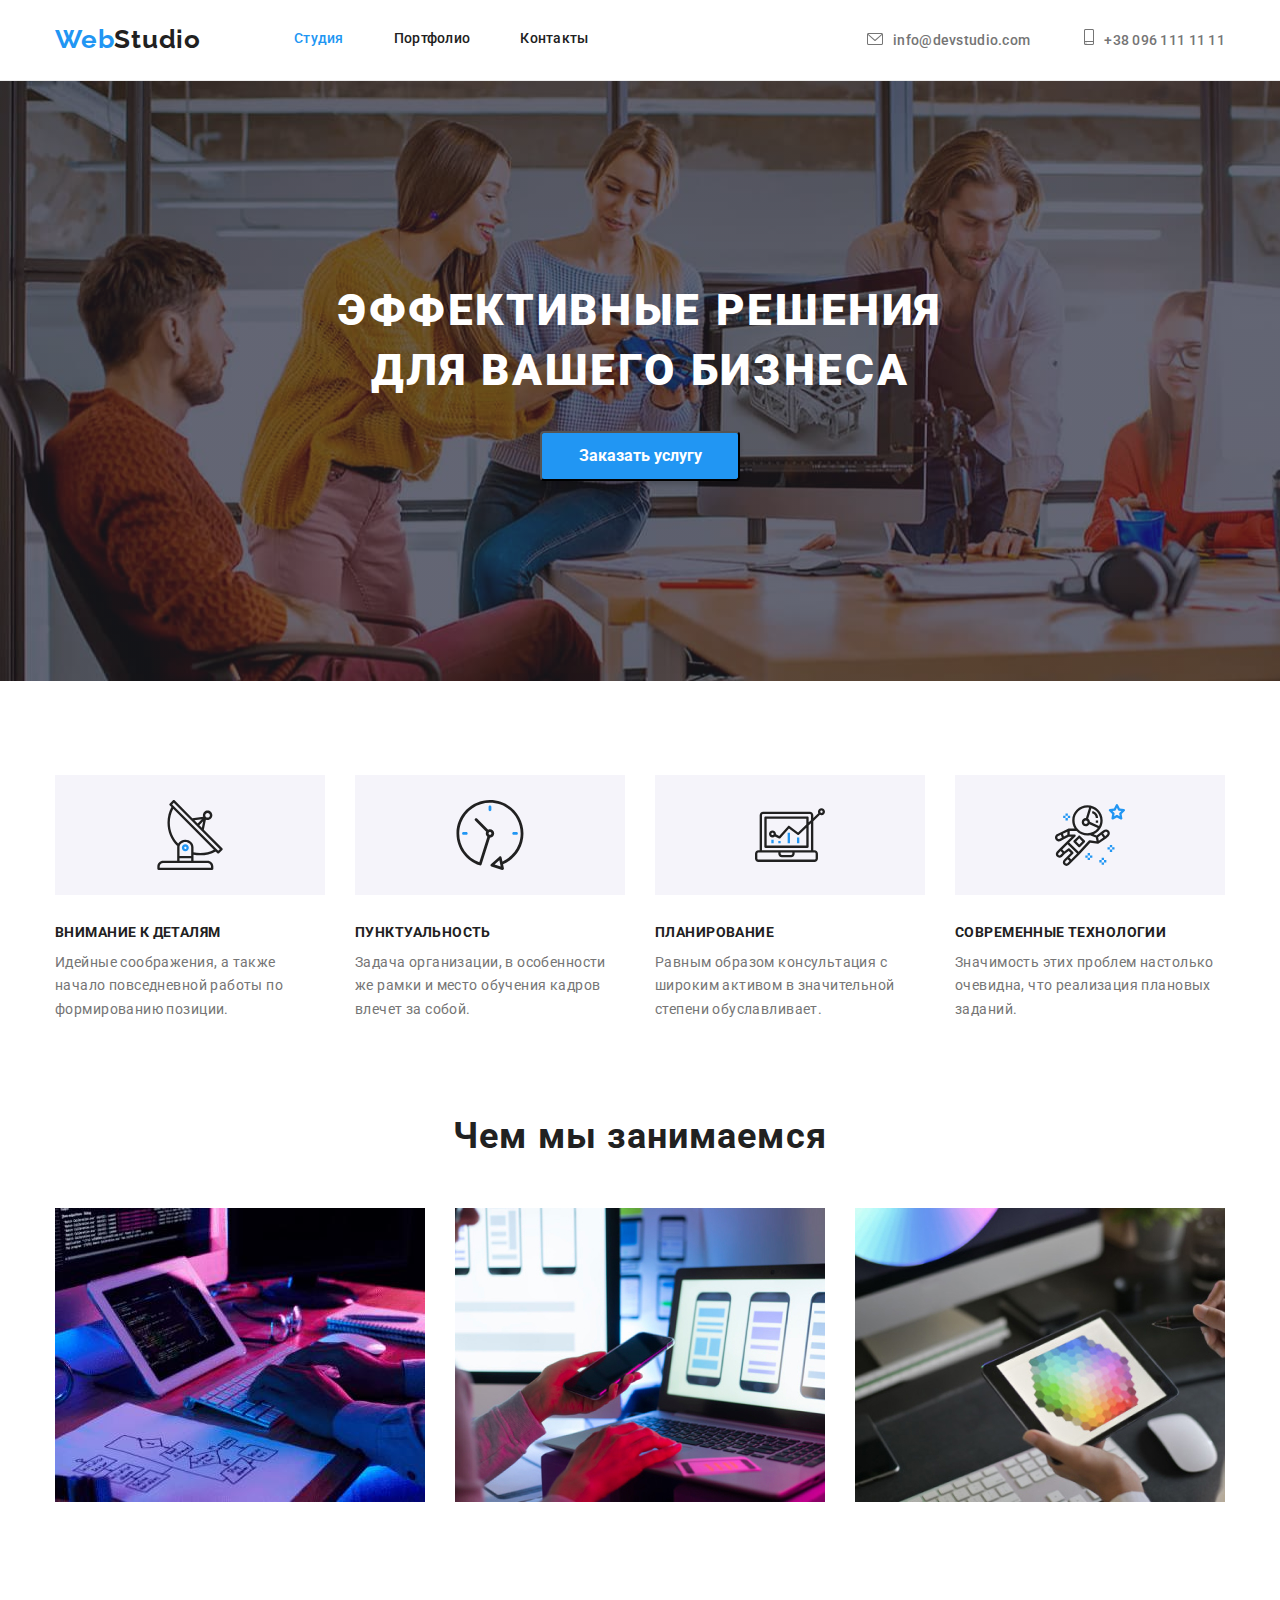
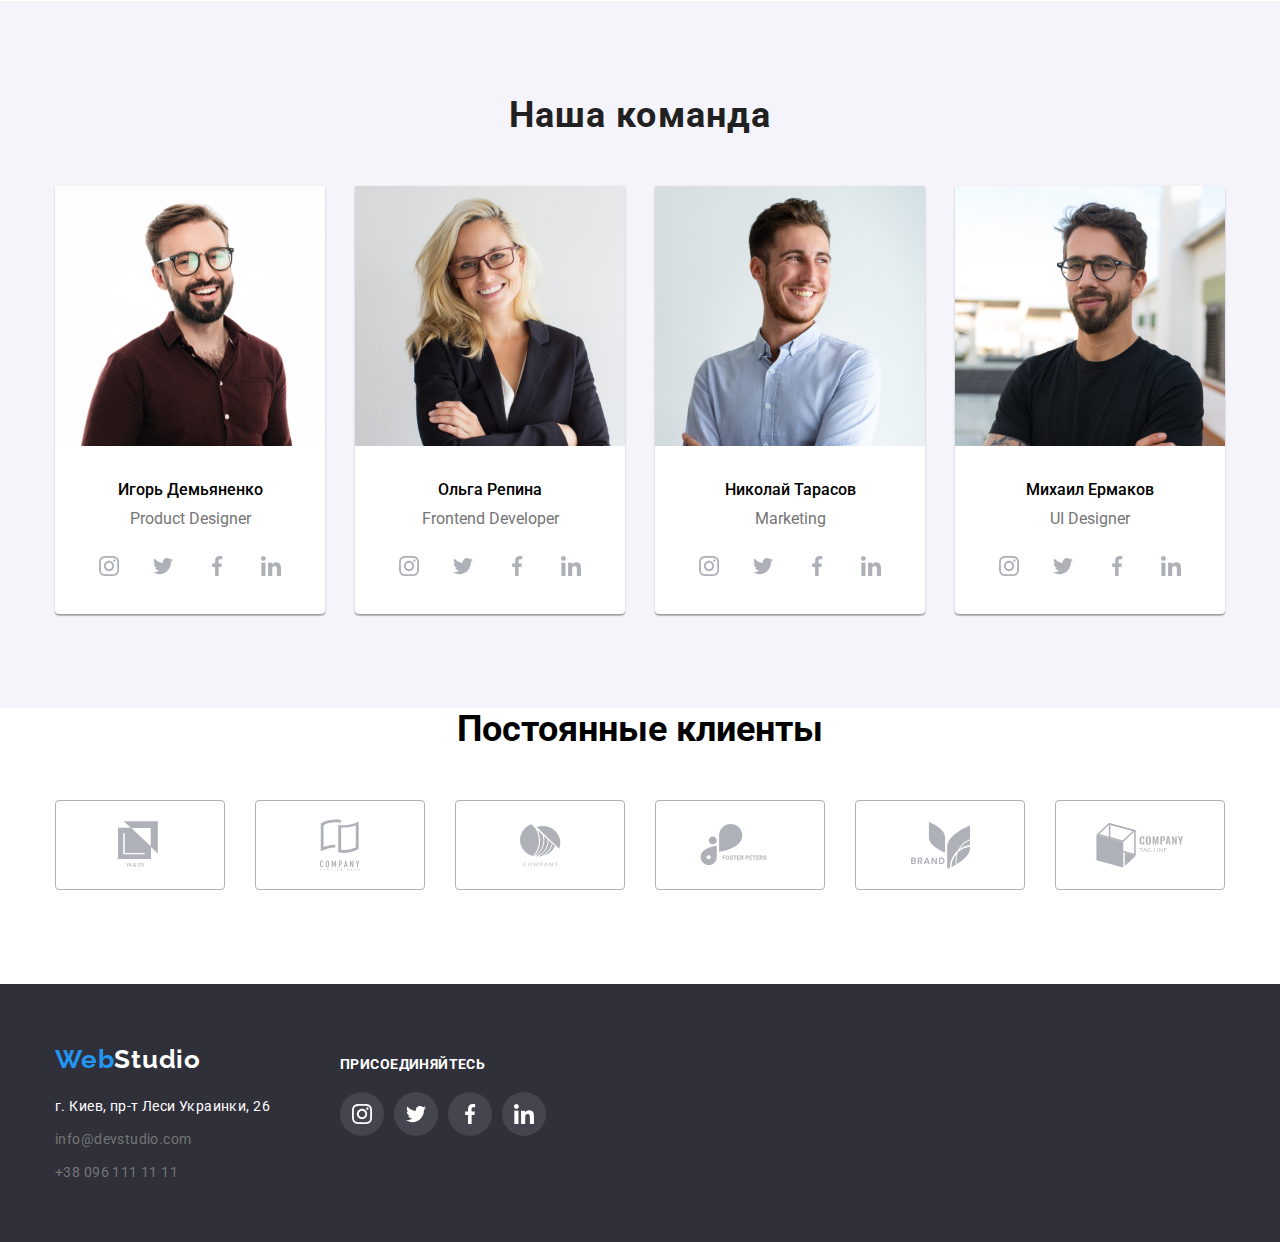
==== index.html @ 93dac05d "started" ====
<!DOCTYPE html>
<html lang="ru">

<head>
    <meta charset="UTF-8">
    <meta name="viewport" content="width=device-width, initial-scale=1.0">
    <title>домашка</title>
    <link rel="stylesheet" href="https://cdnjs.cloudflare.com/ajax/libs/modern-normalize/1.0.0/modern-normalize.min.css">
    <link rel="stylesheet" href="<link rel="preconnect" href="https://fonts.gstatic.com">
    <link href="https://fonts.googleapis.com/css2?family=Raleway:wght@700&family=Roboto:wght@400;500;700;900&display=swap" rel="stylesheet">
    <link rel="stylesheet" href="./css/styles.css">
</head>

<body>
    
        <!-- Шапка сайта -->
    <header class="header">
        <div class="container-header">
        <nav class="site-nav" tabindex="0">
            <a class="logo-a" href="#" tabindex="0"> <span class="logo">Web</span>Studio </a>
            <ul class="logo-a-list" > 
                <li class="logo-a-list-item"> <a href="#"> <span class="studio" tabindex="0">Студия</span></a></li>
                <li class="logo-a-list-item"> <a href="./portfolio.html" tabindex="0"> <span class="text-portfolio">Портфолио</span></a> </li>
                <li class="logo-a-list-item"> <a href="#" tabindex="0">Контакты</a> </li>
            </ul>
        </nav>
        <address class="header-contact">
            <a class="adress-mail"   href="mailto:info@devstudio.com"> <span  >
                <svg class="header-contact-svg">
                <use href="./images/sprite.svg#icon-mail"></use>
                </svg>info@devstudio.com</span></a>
            <a class="header-contact-tel" href="tel:+380961111111"><span > 
                <svg class="header-contact-tel-svg">
                    <use href="./images/sprite.svg#icon-smartphone"></use>
                </svg>+38 096 111 11 11 </span></a>
        </address>
        </div>
    </header>
    <main>
                <!-- Слоган -->
        <section class="hero">
            <div class="container">
            <h1 class="slogan">ЭФФЕКТИВНЫЕ РЕШЕНИЯ <br> ДЛЯ ВАШЕГО БИЗНЕСА</h1>
            <button class="button-main"> <span class="button-main-text" >Заказать услугу</span></button>
            </div>
        </section>
        <!-- Критерии  -->
    <section class="criterion">
        <div class="container">
            <ul class="criterion-list">
                <li class="criterion-list-item icon-antenna">
                    <h3 class="criterion-title">ВНИМАНИЕ К ДЕТАЛЯМ</h3> <span class="criterion-list-text"> Идейные соображения, а также начало повседневной работы по
                        формированию позиции.</span>
                </li>
                <li class="criterion-list-item icon-clock">
                    <h3 class="criterion-title">ПУНКТУАЛЬНОСТЬ</h3> <span class="criterion-list-text">Задача организации, в особенности же рамки и место обучения кадров
                        влечет за собой.</span>
                </li>
                <li class="criterion-list-item icon-diagram">
                    <h3 class="criterion-title">ПЛАНИРОВАНИЕ</h3> <span class="criterion-list-text">Равным образом консультация с широким активом в значительной степени
                        обуславливает.</span>
                </li>
                <li class="criterion-list-item icon-astronaut">
                    <h3 class="criterion-title">СОВРЕМЕННЫЕ ТЕХНОЛОГИИ</h3> <span class="criterion-list-text">Значимость этих проблем настолько очевидна, что реализация
                        плановых заданий.</span>
                </li>
            </ul>
        </div>
    </section>
        <!-- Чем мы занимаемся -->
        <section class="about-us">
        <div class="container">
            <h2 class="about-us-title">Чем мы занимаемся </h2>
            <ul class="about-us-list">
                <li class="about-us-title-item"> <img src="images/comp.jpg" width="370" height="294" alt="на компе"> </li>
                <li class="about-us-title-item"> <img src="images/img-1.jpg" width="370" height="294" alt=" на телефоне"> </li>
                <li class="about-us-title-item"> <img src="images/img-2.jpg" width="370" height="294" alt="планшет"> </li>
            </ul>
        </div>
        </section>
        <!-- Наша команда -->
        <section class="team">
            <div class="container">
            <h2 class="team-title">Наша команда</h2>
            <ul class="team-list" >
                <li class="team-list-item"> <img class="team-img" src="images/Игорь.jpg" width="270" height="260" alt=" Игорь">
                    <h4 class="team-list-title">Игорь Демьяненко</h4> <span class="team-list-text" lang="en">Product Designer</span>
                    <ul class="team-list-link">
                        
                        <li class="team-list-link-li"> <a class="team-list-link-item" tabindex="0"><svg class="team-list-link-svg"><use href="./images/sprite2.svg#instagram"></use></svg></a>   </li>
                        <li class="team-list-link-li"> <a class="team-list-link-item" tabindex="0"><svg class="team-list-link-svg"><use href="./images/sprite2.svg#twitter"></use></svg></a>   </li> 
                        <li class="team-list-link-li"> <a class="team-list-link-item" tabindex="0"><svg class="team-list-link-svg"><use href="./images/sprite2.svg#facebook"></use></svg></a>   </li>
                        <li class="team-list-link-li"> <a class="team-list-link-item" tabindex="0"><svg class="team-list-link-svg"><use href="./images/sprite2.svg#linkedin"></use></svg></a>   </li>
                        
                    </ul>
                </li>
                <li class="team-list-item"> <img class="team-img" src="images/Ольга.jpg" width="270" height="260" alt="Ольга">
                    <h4 class="team-list-title">Ольга Репина</h4> <span  class="team-list-text" lang="en">Frontend Developer</span>
                    <ul class="team-list-link">
                    
                        <li class="team-list-link-li"> <a class="team-list-link-item" tabindex="0"><svg class="team-list-link-svg">
                                    <use href="./images/sprite2.svg#instagram"></use>
                                </svg></a> </li>
                        <li class="team-list-link-li"> <a class="team-list-link-item" tabindex="0"><svg class="team-list-link-svg">
                                    <use href="./images/sprite2.svg#twitter"></use>
                                </svg></a> </li>
                        <li class="team-list-link-li"> <a class="team-list-link-item" tabindex="0"><svg class="team-list-link-svg">
                                    <use href="./images/sprite2.svg#facebook"></use>
                                </svg></a> </li>
                        <li class="team-list-link-li"> <a class="team-list-link-item" tabindex="0"><svg class="team-list-link-svg">
                                    <use href="./images/sprite2.svg#linkedin"></use>
                                </svg></a> </li>
                    
                    </ul>
                </li>
                <li class="team-list-item" > <img class="team-img" src="images/Николай.jpg" width="270" height="260" alt="Николай">
                    <h4 class="team-list-title">Николай Тарасов</h4> <span class="team-list-text" lang="en">Marketing</span>
                    <ul class="team-list-link">
                    
                        <li class="team-list-link-li" > <a class="team-list-link-item" tabindex="0"><svg class="team-list-link-svg">
                                    <use href="./images/sprite2.svg#instagram"></use>
                                </svg></a> </li>
                        <li class="team-list-link-li"> <a class="team-list-link-item" tabindex="0"><svg class="team-list-link-svg">
                                    <use href="./images/sprite2.svg#twitter"></use>
                                </svg></a> </li>
                        <li class="team-list-link-li"> <a class="team-list-link-item" tabindex="0"><svg class="team-list-link-svg">
                                    <use href="./images/sprite2.svg#facebook"></use>
                                </svg></a> </li>
                        <li class="team-list-link-li"> <a class="team-list-link-item" tabindex="0"><svg class="team-list-link-svg">
                                    <use href="./images/sprite2.svg#linkedin"></use>
                                </svg></a> </li>
                    </ul>
                </li>
                <li class="team-list-item"> <img class="team-img" src="images/Михаил.jpg" width="270" height="260" alt="Михаил">
                    <h4 class="team-list-title">Михаил Ермаков</h4> <span class="team-list-text" lang="en">UI Designer</span>
                    <ul class="team-list-link">
                    
                        <li  class="team-list-link-li"> <a  class="team-list-link-item" tabindex="0"><svg class="team-list-link-svg">
                                    <use href="./images/sprite2.svg#instagram"></use>
                                </svg></a> </li>
                        <li class="team-list-link-li"> <a class="team-list-link-item" tabindex="0"><svg class="team-list-link-svg">
                                    <use href="./images/sprite2.svg#twitter"></use>
                                </svg></a> </li>
                        <li class="team-list-link-li"> <a class="team-list-link-item" tabindex="0"><svg class="team-list-link-svg">
                                    <use href="./images/sprite2.svg#facebook"></use>
                                </svg></a> </li>
                        <li class="team-list-link-li"> <a class="team-list-link-item" tabindex="0"><svg class="team-list-link-svg">
                                    <use href="./images/sprite2.svg#linkedin"></use>
                                </svg></a> </li>
                    </ul>
                </li>
            </ul>
            </div>
        </section>

        <!-- Постоянные клиенты -->
        <section class="clients">
            <div class="container">
            <h2 class="clients-title" >Постоянные клиенты</h2>
        <ul class="clients-list">
            <li class="clients-list-item"><a class="clients-link" href=""><svg class="clients-svg" width="44" height="49"><use href="./images/sprite2.svg#yaco"></use></svg></a></li>
            <li class="clients-list-item"><a class="clients-link" href=""><svg class="clients-svg" width="40" height="52"><use href="./images/sprite2.svg#company-1"></use></svg></a></li>
            <li class="clients-list-item"><a class="clients-link" href=""><svg  class="clients-svg"width="41" height="43"><use href="./images/sprite2.svg#company-2"></use></svg></a></li>
            <li class="clients-list-item"><a class="clients-link" href=""><svg class="clients-svg" width="80" height="42"><use href="./images/sprite2.svg#foster-peters"></use></svg></a></li>
            <li class="clients-list-item"><a class="clients-link" href=""><svg class="clients-svg" width="59" height="47"><use href="./images/sprite2.svg#brand"></use></svg></a></li>
            <li class="clients-list-item"><a class="clients-link" href=""><svg class="clients-svg" width="88" height="45"><use href="./images/sprite2.svg#company-3"></use></svg></a></li>
        </ul>
        </div>
        </section>
        </main>
        <!-- Подвал -->
        <footer class="footer">
            <div class="container">
                <div class="footer-container">
                <div class="footer-maininfo" >
            <a class="logo-a-footer" href="#"> <span class="logo">Web</span><span class="logo-a-footer-text">Studio</span></a>
            <address class="footer-adress">
                <ul class="footer-list">
               <li class="footer-list-item"> <a class="footer-list-text" href="https://goo.gl/maps/csx7mLunFfqbMCbs7" target="_blank">г. Киев, пр-т Леси Украинки, 26</a> </li>
               <li class="footer-list-item"> <a class="footer-list-contact" href="mailto:info@devstudio.com">info@devstudio.com</a> </li>
               <li class="footer-list-item"> <a class="footer-list-contact" href="tel:+380961111111">+38 096 111 11 11</a> </li>
                </ul>
            </address>
                </div>
            <!-- Присоединяйтесь -->
            <div class="container-recconect">
                <h4>ПРИСОЕДИНЯЙТЕСЬ</h4>
                <ul class="container-recconect-list">
                
                    <li class="container-recconect-list-item"> <a class="recconect-list-link" tabindex="0"><svg class="recconect-svg">
                                <use href="./images/sprite2.svg#instagram"></use>
                            </svg></a> </li>
                    <li class="container-recconect-list-item"> <a class="recconect-list-link" tabindex="0"><svg class="recconect-svg">
                                <use href="./images/sprite2.svg#twitter"></use>
                            </svg></a> </li>
                    <li class="container-recconect-list-item"> <a class="recconect-list-link" tabindex="0"><svg class="recconect-svg">
                                <use href="./images/sprite2.svg#facebook"></use>
                            </svg></a> </li>
                    <li class="container-recconect-list-item"> <a class="recconect-list-link" tabindex="0"><svg class="recconect-svg">
                                <use href="./images/sprite2.svg#linkedin"></use>
                            </svg></a> </li>
                
                </ul>
            </div>
            </div>
            </div>
            
        </footer>
    
</body>

</html>
---- css/styles.css ----
/* Общие значения для цвета и шрифта */
:root {
  --primary-text-color: #757575;
  --title-text-color: #212121;
  --dedicated-text-color: #2196f3;
  --heroandadress-text-color: #ffffff;
  --main-font: 'Roboto', sans-serif;
  --second-font: 'Raleway', sans-serif;
}

/* Общие правила для всех тегов */
h1,
h2,
h3,
h4,
h5,
h6 {
  margin: 0;
}
address {
  font-style: normal;
}
ul {
  list-style: none;
  padding: 0px;
  margin: 0px;
}

body {
  font-family: var(--main-font);
  margin: 0;
}
a {
  text-decoration: none;
  color: var(--title-text-color);
}
/* Общие правила для контейнера Дива */
.container {
  width: 1200px;
  padding: 0 15px;
  margin: 0 auto;
  align-items: center;
  display: block;
}
/* Общие правила  */
.adress-mail:hover,
.adress-mail:focus {
  color: var(--dedicated-text-color);
}
.adress-mail:hover .header-contact-svg,
.adress-mail:focus .header-contact-svg {
  fill: var(--dedicated-text-color);
}

.button:hover,
.button:focus {
  background: #2196f3;
}
.portfolio {
  color: var(--dedicated-text-color);
}
.studio {
  color: var(--dedicated-text-color);
}

/* Стили для СТУДИЯ */
/* Стили для верхней линии header */
.container-header {
  width: 1200px;
  padding: 0 15px;
  margin: 0 auto;
  align-items: center;
  display: flex;
}
header {
  padding-top: 24px;
  padding-bottom: 25px;
  border-bottom: 1px solid#ececec;

  background-color: var(--heroandadress-text-color);
}
.logo {
  color: var(--dedicated-text-color);
}
.logo-a {
  font-family: var(--second-font);
  font-style: normal;
  font-weight: bold;
  font-size: 26px;
  line-height: 1.19;
  letter-spacing: 0.03em;
  color: var(--title-text-color);
  margin-right: 93px;
}
.logo-a-list {
  font-style: normal;
  font-weight: 500;
  font-size: 14px;
  line-height: 1.14;
  letter-spacing: 0.02em;
  display: flex;
}
.logo-a-list-item:not(:last-child) {
  margin-right: 50px;
}
.site-nav:hover,
.site-nav:focus {
  color: #2196f3;
}
.site-nav {
  display: flex;
  align-items: center;
}
.header-contact-tel {
  color: var(--primary-text-color);
}
.header-contact-tel:hover,
.header-contact-tel:focus {
  color: var(--dedicated-text-color);
}
.header-contact-tel:hover .header-contact-tel-svg,
.header-contact-tel:focus .header-contact-tel-svg {
  fill: var(--dedicated-text-color);
}
.header-contact {
  margin-left: auto;
}
.header-contact-tel {
  font-style: normal;
  font-weight: 500;
  font-size: 14px;
  line-height: 16px;
  letter-spacing: 0.02em;
}
.adress-mail {
  margin-right: 50px;
  color: var(--primary-text-color);
  font-style: normal;
  font-weight: 500;
  font-size: 14px;
  line-height: 16px;
  letter-spacing: 0.02em;
}
.header-contact-svg {
  width: 16px;
  height: 12px;
  fill: #757575;
  margin-right: 10px;
}
.header-contact-tel-svg {
  width: 10px;
  height: 16px;
  fill: #757575;
  margin-right: 10px;
}
/* Секция Герой */

/* Скрытый заголовок */
.visually-hidden {
  position: absolute;
  width: 1px;
  height: 1px;
  margin: -1px;
  border: 0;
  padding: 0;

  white-space: nowrap;
  clip-path: imset(100%);
  clip: rect(0 0 0 0);
}

.hero {
  display: flex;
  flex-direction: column;
  text-align: center;
  margin-bottom: 94px;
  background-image: linear-gradient(
      rgba(47, 48, 58, 0.4),
      rgba(47, 48, 58, 0.4)
    ),
    url('../images/hero.jpg');
  background-repeat: no-repeat;
  max-width: 1600px;
  margin-left: auto;
  margin-right: auto;
}
.slogan {
  font-style: normal;
  font-weight: 900;
  font-size: 44px;
  line-height: 1.36;
  letter-spacing: 0.06em;
  text-transform: uppercase;
  margin-top: 200px;
  margin-bottom: 30px;
  color: var(--heroandadress-text-color);
}

.button-main {
  background: #2196f3;
  box-shadow: 0px 4px 4px rgba(0, 0, 0, 0.15);
  border-radius: 4px;
  width: 200px;
  height: 50px;
  margin-bottom: 200px;
}
.button-main-text {
  font-family: var(--main-font);
  font-weight: bold;
  font-size: 16px;
  line-height: 30px;
  color: var(--heroandadress-text-color);
  min-width: 200px;
  height: 50px;
}

.button span:hover,
.button span:focus {
  color: #ffffff;
}
/* Критерии */
.criterion {
  margin-bottom: 94px;
}
.criterion-list {
  display: flex;
}
.criterion-title {
  font-style: normal;
  font-weight: bold;
  font-size: 14px;
  line-height: 1.14;
  letter-spacing: 0.03em;
  text-transform: uppercase;
  color: var(--title-text-color);
  margin-bottom: 10px;
}
.criterion-list-text {
  font-style: normal;
  font-weight: normal;
  font-size: 14px;
  line-height: 1.71;
  letter-spacing: 0.03em;
  color: var(--primary-text-color);
}

.criterion-list-item::before {
  content: '';
  display: block;
  width: 270px;
  height: 120px;
  background-position: center;
  background-repeat: no-repeat;
  background-color: #f5f4fa;
  margin-bottom: 30px;
}
.icon-antenna::before {
  background-image: url('../images/antenna.svg');
}
.icon-clock::before {
  background-image: url('../images/clock.svg');
}
.icon-diagram::before {
  background-image: url('../images/diagram.svg');
}
.icon-astronaut::before {
  background-image: url('../images/astronaut.svg');
}
.criterion-list-item:not(:last-child) {
  margin-right: 30px;
}

/* Чем мы занимаемся */
.about-us-list {
  display: flex;
}
.about-us-title-item:not(:last-child) {
  margin-right: 30px;
}
.about-us {
  margin-bottom: 94px;
}
.about-us-title {
  font-weight: bold;
  font-size: 36px;
  line-height: 1.16;
  text-align: center;
  letter-spacing: 0.03em;
  color: var(--title-text-color);
  margin-bottom: 50px;
}
/* Наша команда */
.team {
  padding-top: 94px;
  background-color: #f5f4fa;
}
.team-list {
  display: flex;
}
.team-list-item {
  width: 270px;
  height: 428px;
  box-shadow: 0px 1px 3px rgba(0, 0, 0, 0.12), 0px 1px 1px rgba(0, 0, 0, 0.14),
    0px 2px 1px rgba(0, 0, 0, 0.2);
  border-radius: 0px 0px 4px 4px;
  background-color: var(--heroandadress-text-color);
  text-align: center;
  margin-bottom: 94px;
}
.team-list-item:not(:last-child) {
  margin-right: 30px;
}
.team-img {
  margin-bottom: 30px;
}
.team-title {
  font-weight: bold;
  font-size: 36px;
  line-height: 1.16;
  text-align: center;
  letter-spacing: 0.03em;
  color: var(--title-text-color);
  margin-bottom: 50px;
}
.team-list-title {
  font-style: normal;
  font-weight: 500;
  font-size: 16px;
  line-height: 1.18;
  margin-bottom: 10px;
}
.team-list-text {
  font-style: normal;
  font-weight: normal;
  font-size: 16px;
  line-height: 1.18;
  color: var(--primary-text-color);
}
.team-list-link {
  display: flex;
  justify-content: center;
  margin-top: 16px;
}
.team-list-link-li:not(:last-child) {
  margin-right: 10px;
}
.team-list-link-item {
  width: 44px;
  height: 44px;
  display: block;
  border-radius: 50%;
  background-color: #ffffff;
  display: flex;
  justify-content: center;
  align-items: center;
}

.team-list-link-li:focus {
  background-color: #2196f3;
}
.team-list-link-item:hover,
.team-list-link-item:focus {
  background-color: #2196f3;
}
.team-list-link-item:hover .team-list-link-svg,
.team-list-link-item:focus .team-list-link-svg {
  fill: #ffffff;
}
.team-list-link-svg {
  width: 20px;
  height: 20px;
  fill: #afb1b8;
}
/* Клиенты */
.clients {
  margin-bottom: 94px;
}
.clients-list {
  display: flex;
}
.clients-title {
  text-align: center;
  font-style: normal;
  font-weight: bold;
  font-size: 36px;
  line-height: 42px;
  margin-bottom: 50px;
}
.clients-list-item:not(:last-child) {
  margin-right: 30px;
}
.clients-link {
  display: flex;
  width: 170px;
  height: 90px;
  border: 1px solid #afb1b8;
  border-radius: 4px;
}
.clients-svg {
  margin: auto;
  fill: #afb1b8;
}
.clients-link:hover,
.clients-link:focus {
  border: 1px solid #2196f3;
  border-radius: 4px;
}
.clients-link:hover .clients-svg,
.clients-link:focus .clients-svg {
  fill: #2196f3;
}
/* Подвал */
.footer {
  background-color: #2f303a;
  padding-top: 60px;
  padding-bottom: 57px;
}
.logo-a-footer {
  font-family: var(--second-font);
  font-style: normal;
  font-weight: bold;
  font-size: 26px;
  line-height: 1.19;
  letter-spacing: 0.03em;
  color: var(--title-text-color);
  display: inline-block;
  margin-bottom: 20px;
}
.logo-a-footer-text {
  color: var(--heroandadress-text-color);
}
.footer-list-item:not(:last-child) {
  margin-bottom: 9px;
}
.footer-list-text {
  color: var(--heroandadress-text-color);
}
.footer-list {
  font-style: normal;
  font-weight: normal;
  font-size: 14px;
  line-height: 1.71;
  letter-spacing: 0.03em;
  color: rgba(255, 255, 255, 0.6);
}
.footer-list-contact {
  color: var(--primary-text-color);
}
.footer-container {
  display: flex;
}
.container-recconect {
  margin-top: 12px;
  margin-left: 70px;
}
.container-recconect h4 {
  font-style: normal;
  font-weight: bold;
  font-size: 14px;
  line-height: 16px;
  letter-spacing: 0.03em;
  text-transform: uppercase;
  color: #ffffff;
}
.container-recconect-list {
  display: flex;
  justify-content: center;
  margin-top: 20px;
}
.container-recconect-list-item:not(:last-child) {
  margin-right: 10px;
}
.recconect-svg {
  width: 20px;
  height: 20px;
  fill: #ffffff;
}
.recconect-list-link {
  width: 44px;
  height: 44px;

  border-radius: 50%;
  background-color: rgba(255, 255, 255, 10%);
  display: flex;
  justify-content: center;
  align-items: center;
}
.recconect-list-link:hover,
.recconect-list-link:focus {
  background-color: #2196f3;
}
/* страница ПОРТФОЛИО */
/* Шапка Header */
.header-portfolio {
  margin-bottom: 90px;
}
/* Мейн секция */

.work-list-title {
  font-style: normal;
  font-weight: bold;
  font-size: 18px;
  line-height: 2;
  letter-spacing: 0.06em;
  color: var(--title-text-color);
  margin-bottom: 4px;
}
.work-list-text {
  font-style: normal;
  font-weight: normal;
  font-size: 16px;
  line-height: 1.87;
  letter-spacing: 0.03em;
  color: var(--primary-text-color);
}
.list-button {
  display: flex;
  justify-content: center;
  margin-bottom: 34px;
}
.list-button-item {
  height: 38px;
}

.list-button-item:not(:last-child) {
  margin-right: 8px;
}
.work-button {
  background: #f5f4fa;
  padding: 6px 22px;
  border-radius: 4px;
  border: unset;
}

.work-button:hover,
.work-button:focus {
  background-color: var(--dedicated-text-color);
  box-shadow: 0px 4px 4px rgba(0, 0, 0, 0.25);
}
.work-button:hover .work-button-text,
.work-button:focus .work-button-text {
  color: #ffffff;
}

.work-button-text {
  font-style: normal;
  font-weight: 500;
  font-size: 16px;
  line-height: 1.62;
}
.work-list {
  display: flex;
  flex-wrap: wrap;
  margin-bottom: 94px;
}
.work-list-item {
  margin-right: 30px;
  margin-bottom: 30px;
  width: 370px;
  border: 1px solid #eeeeee;
}
.work-list-item:hover,
.work-list-item:focus {
  box-shadow: 0px 4px 4px rgba(0, 0, 0, 0.25);
}
.work-list-item:nth-child(3n) {
  margin-right: 0;
}
.text-container {
  margin: 20px 24px;
}
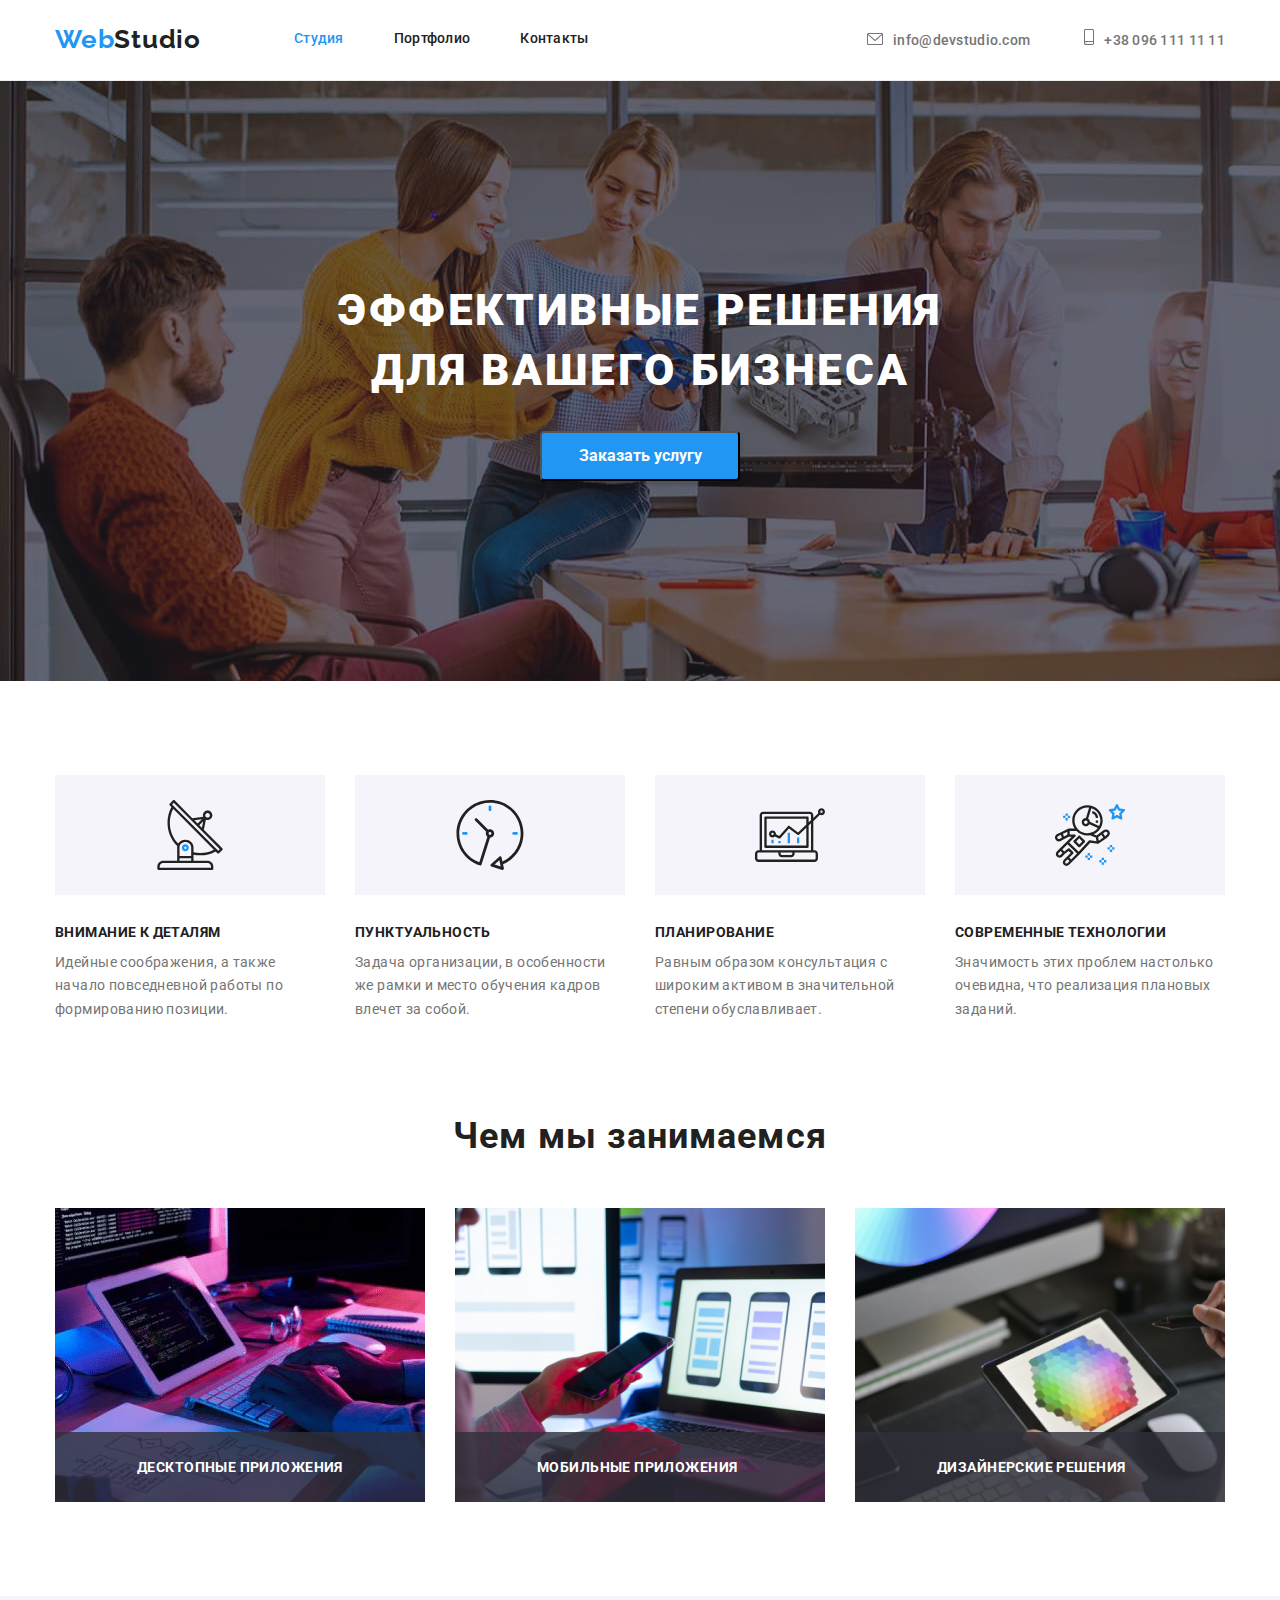
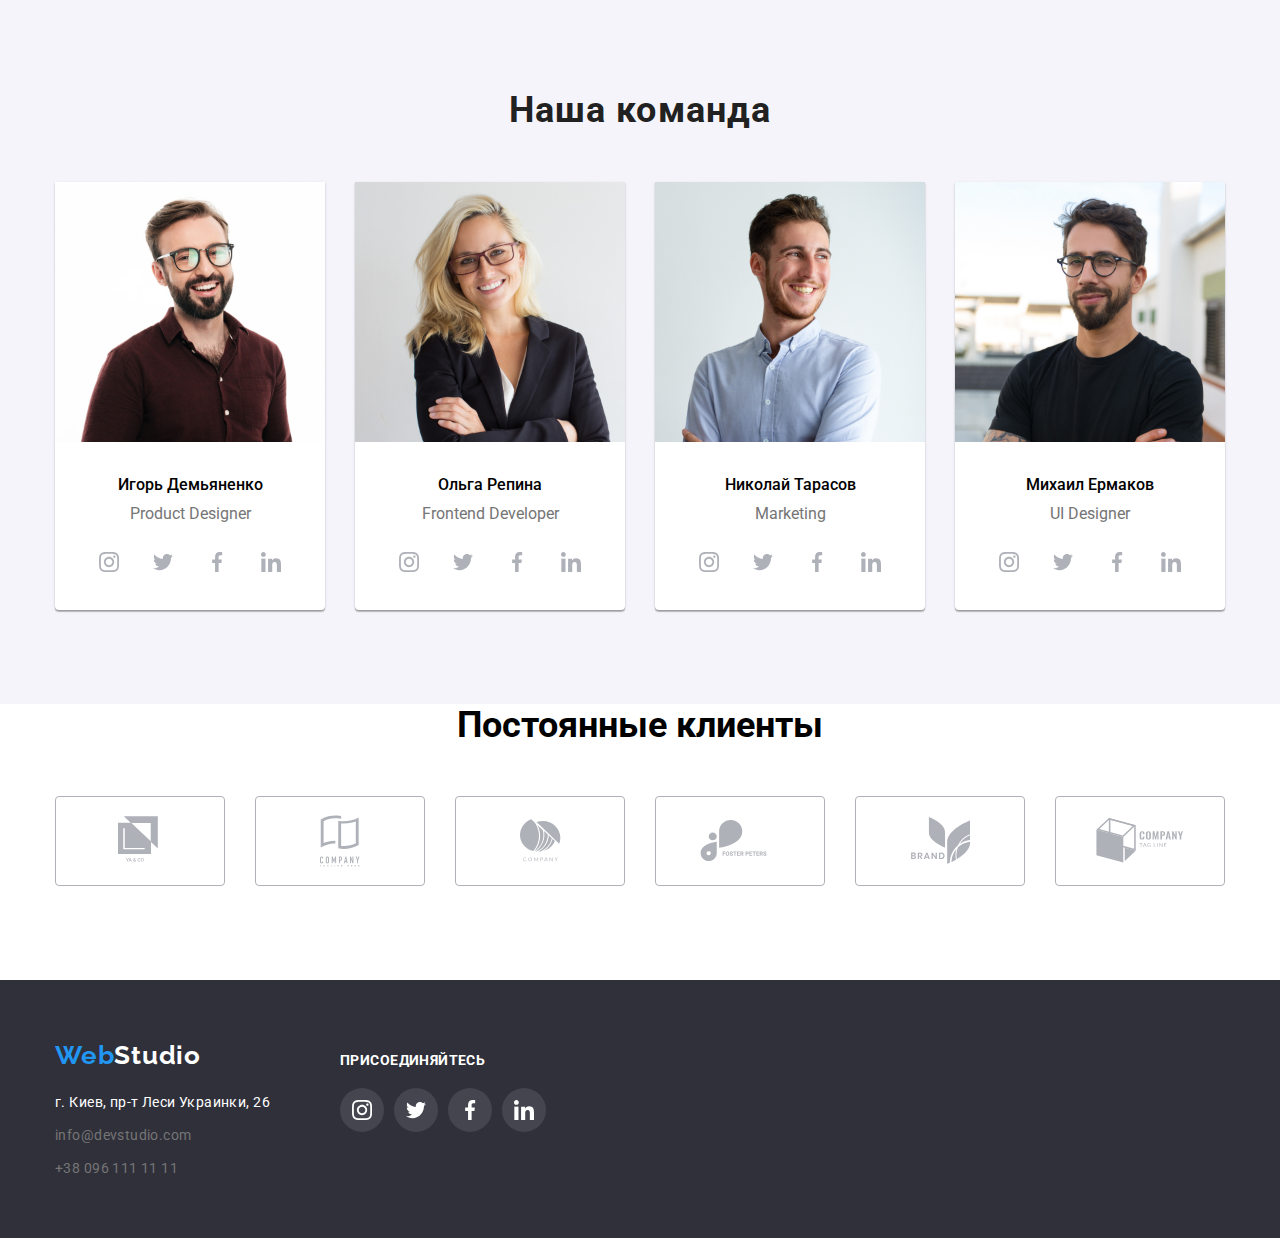
==== commit 37ba36d9: "1/3" ====
--- a/index.html
+++ b/index.html
@@ -72,9 +72,13 @@
         <div class="container">
             <h2 class="about-us-title">Чем мы занимаемся </h2>
             <ul class="about-us-list">
-                <li class="about-us-title-item"> <img src="images/comp.jpg" width="370" height="294" alt="на компе"> </li>
-                <li class="about-us-title-item"> <img src="images/img-1.jpg" width="370" height="294" alt=" на телефоне"> </li>
-                <li class="about-us-title-item"> <img src="images/img-2.jpg" width="370" height="294" alt="планшет"> </li>
+               <div class="about-us-thumb"> <li class="about-us-title-item"> <img src="images/comp.jpg" width="370" height="294" alt="на компе"> <div class="about-us-box"> <p class="about-us-text">Десктопные приложения</p></div> </li> </div>
+                <div class="about-us-thumb"> <li class="about-us-title-item"> <img src="images/img-1.jpg" width="370" height="294" alt=" на телефоне"><div class="about-us-box">
+                    <p class="about-us-text">Мобильные приложения</p>
+                </div> </li></div>
+                <div class="about-us-thumb"> <li class="about-us-title-item"> <img src="images/img-2.jpg" width="370" height="294" alt="планшет"><div class="about-us-box">
+                    <p class="about-us-text">Дизайнерские решения</p>
+                </div> </li></div>
             </ul>
         </div>
         </section>
--- a/css/styles.css
+++ b/css/styles.css
@@ -15,6 +15,9 @@
 h4,
 h5,
 h6 {
+  margin: 0;
+}
+p {
   margin: 0;
 }
 address {
@@ -274,9 +277,7 @@
 .about-us-list {
   display: flex;
 }
-.about-us-title-item:not(:last-child) {
-  margin-right: 30px;
-}
+
 .about-us {
   margin-bottom: 94px;
 }
@@ -288,6 +289,36 @@
   letter-spacing: 0.03em;
   color: var(--title-text-color);
   margin-bottom: 50px;
+}
+.about-us-thumb:not(:last-child) {
+  margin-right: 30px;
+}
+.about-us-thumb {
+  position: relative;
+  width: 370px;
+  height: 294px;
+}
+.about-us-box {
+  display: block;
+  width: 370px;
+  height: 70px;
+
+  position: absolute;
+  bottom: 0;
+  left: 0;
+  background: rgba(47, 48, 58, 0.8);
+}
+.about-us-text {
+  display: inline-block;
+  font-style: normal;
+  font-weight: bold;
+  font-size: 14px;
+  line-height: 16px;
+
+  letter-spacing: 0.03em;
+  text-transform: uppercase;
+  margin: 27px 82px;
+  color: #ffffff;
 }
 /* Наша команда */
 .team {
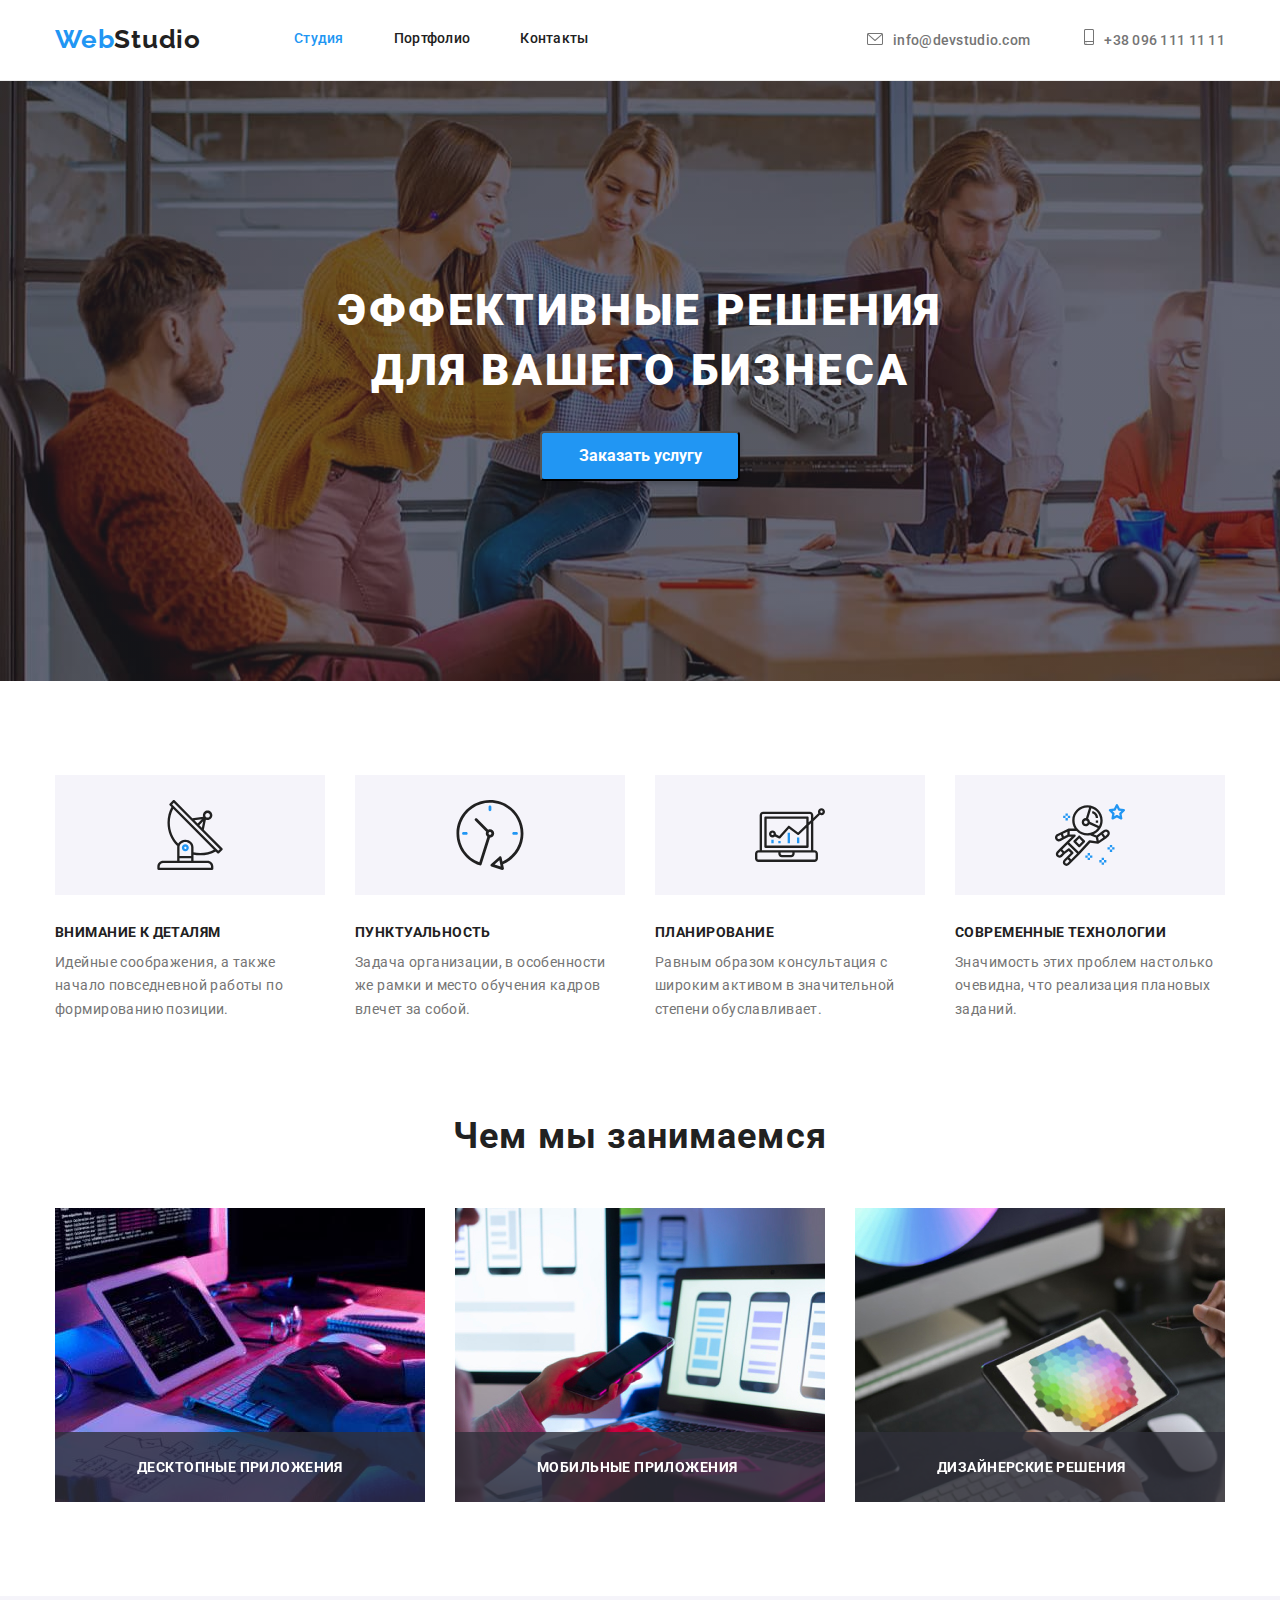
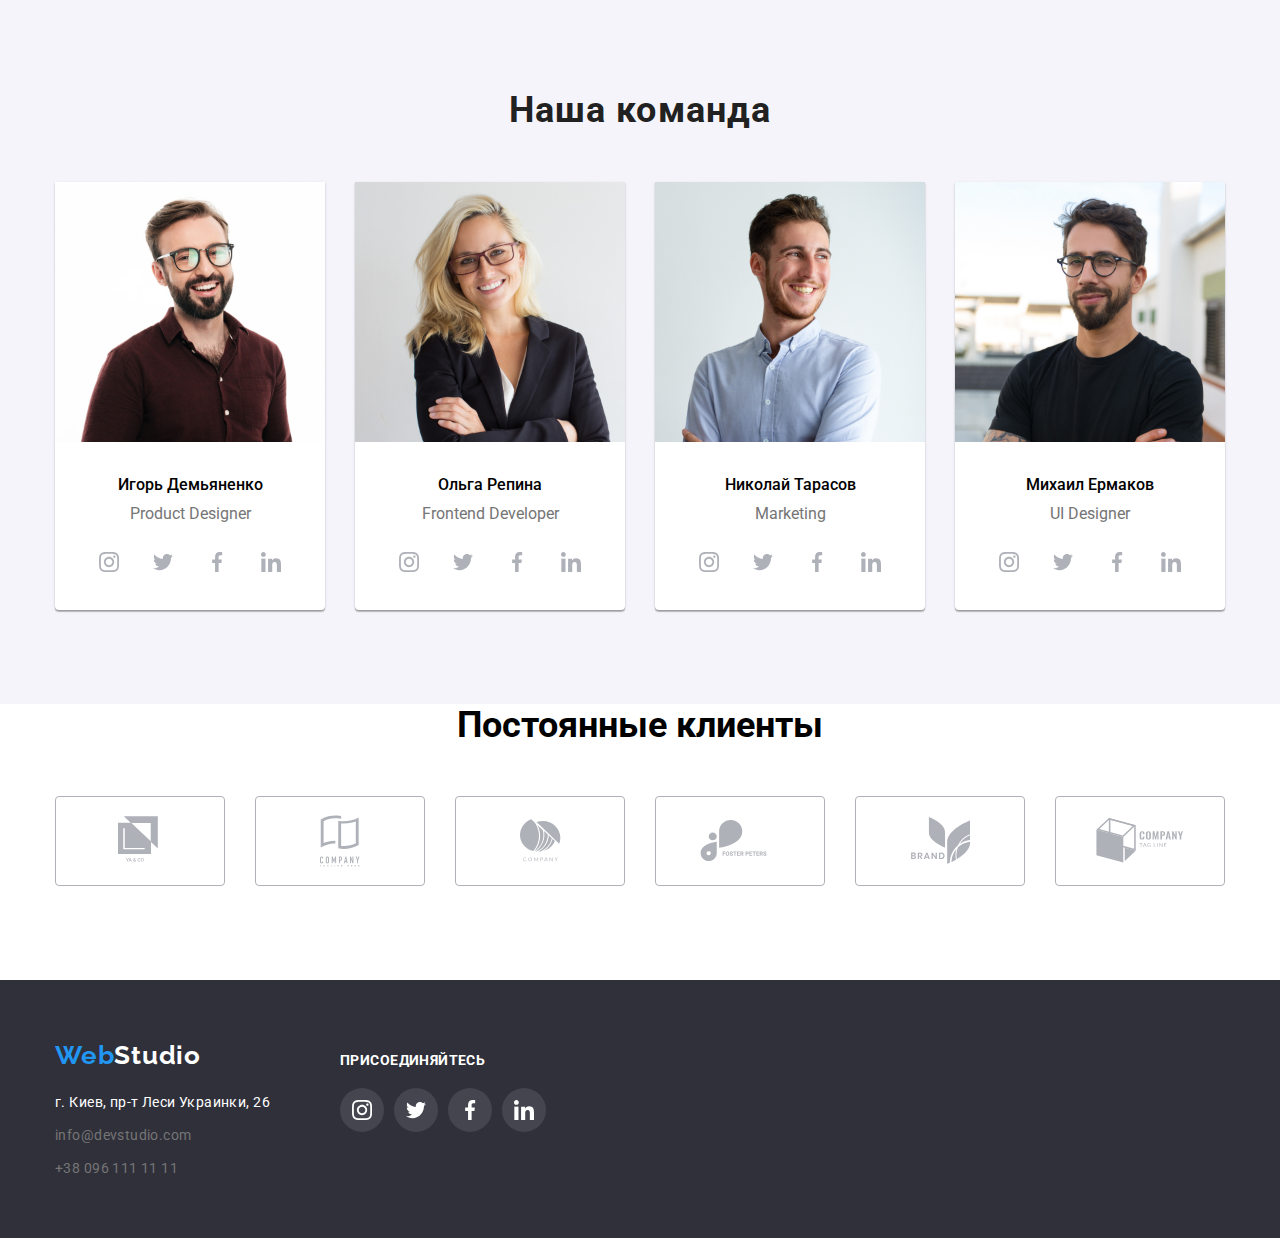
==== commit 920a795e: "2/3" ====
--- a/index.html
+++ b/index.html
@@ -41,7 +41,16 @@
         <section class="hero">
             <div class="container">
             <h1 class="slogan">ЭФФЕКТИВНЫЕ РЕШЕНИЯ <br> ДЛЯ ВАШЕГО БИЗНЕСА</h1>
-            <button class="button-main"> <span class="button-main-text" >Заказать услугу</span></button>
+            <button data-modal-open class="button-main" type="button"  > <span class="button-main-text" >Заказать услугу</span></button>
+            
+            <div data-modal class="backdrop is-hidden">
+                <div class="modal">
+                    <button data-modal-close class="modal-svg" type="button"><svg width="18" height="18">
+                            <use xlink:href="./images/sprite2.svg#close"></use>
+                        </svg>
+                    </button>
+                </div>
+            </div>
             </div>
         </section>
         <!-- Критерии  -->
@@ -211,6 +220,7 @@
             
         </footer>
     
+    <script src="./js/modal.js"></script>
 </body>
 
 </html>--- a/css/styles.css
+++ b/css/styles.css
@@ -221,6 +221,46 @@
 .button span:focus {
   color: #ffffff;
 }
+/* МОДАЛКА */
+.backdrop {
+  position: fixed;
+  top: 0;
+  left: 0;
+  width: 100%;
+  height: 100%;
+  background: rgba(0, 0, 0, 0.2);
+}
+.backdrop.is-hidden {
+  opacity: 0;
+  pointer-events: none;
+}
+
+.modal {
+  position: absolute;
+  top: 50%;
+  left: 50%;
+  transform: translate(-50%, -50%);
+  width: 528px;
+  height: 581px;
+  background-color: #ffffff;
+  box-shadow: 0px 1px 3px rgba(0, 0, 0, 0.12), 0px 1px 1px rgba(0, 0, 0, 0.14),
+    0px 2px 1px rgba(0, 0, 0, 0.2);
+  border-radius: 4px;
+}
+.modal-svg {
+  position: absolute;
+  top: 8px;
+  right: 8px;
+  width: 30px;
+  height: 30px;
+  background: #ffffff;
+  border-radius: 50%;
+  border: 1px solid rgba(0, 0, 0, 0.1);
+  box-sizing: border-box;
+  justify-content: center;
+  align-items: center;
+  display: flex;
+}
 /* Критерии */
 .criterion {
   margin-bottom: 94px;
@@ -509,7 +549,6 @@
 .recconect-list-link {
   width: 44px;
   height: 44px;
-
   border-radius: 50%;
   background-color: rgba(255, 255, 255, 10%);
   display: flex;
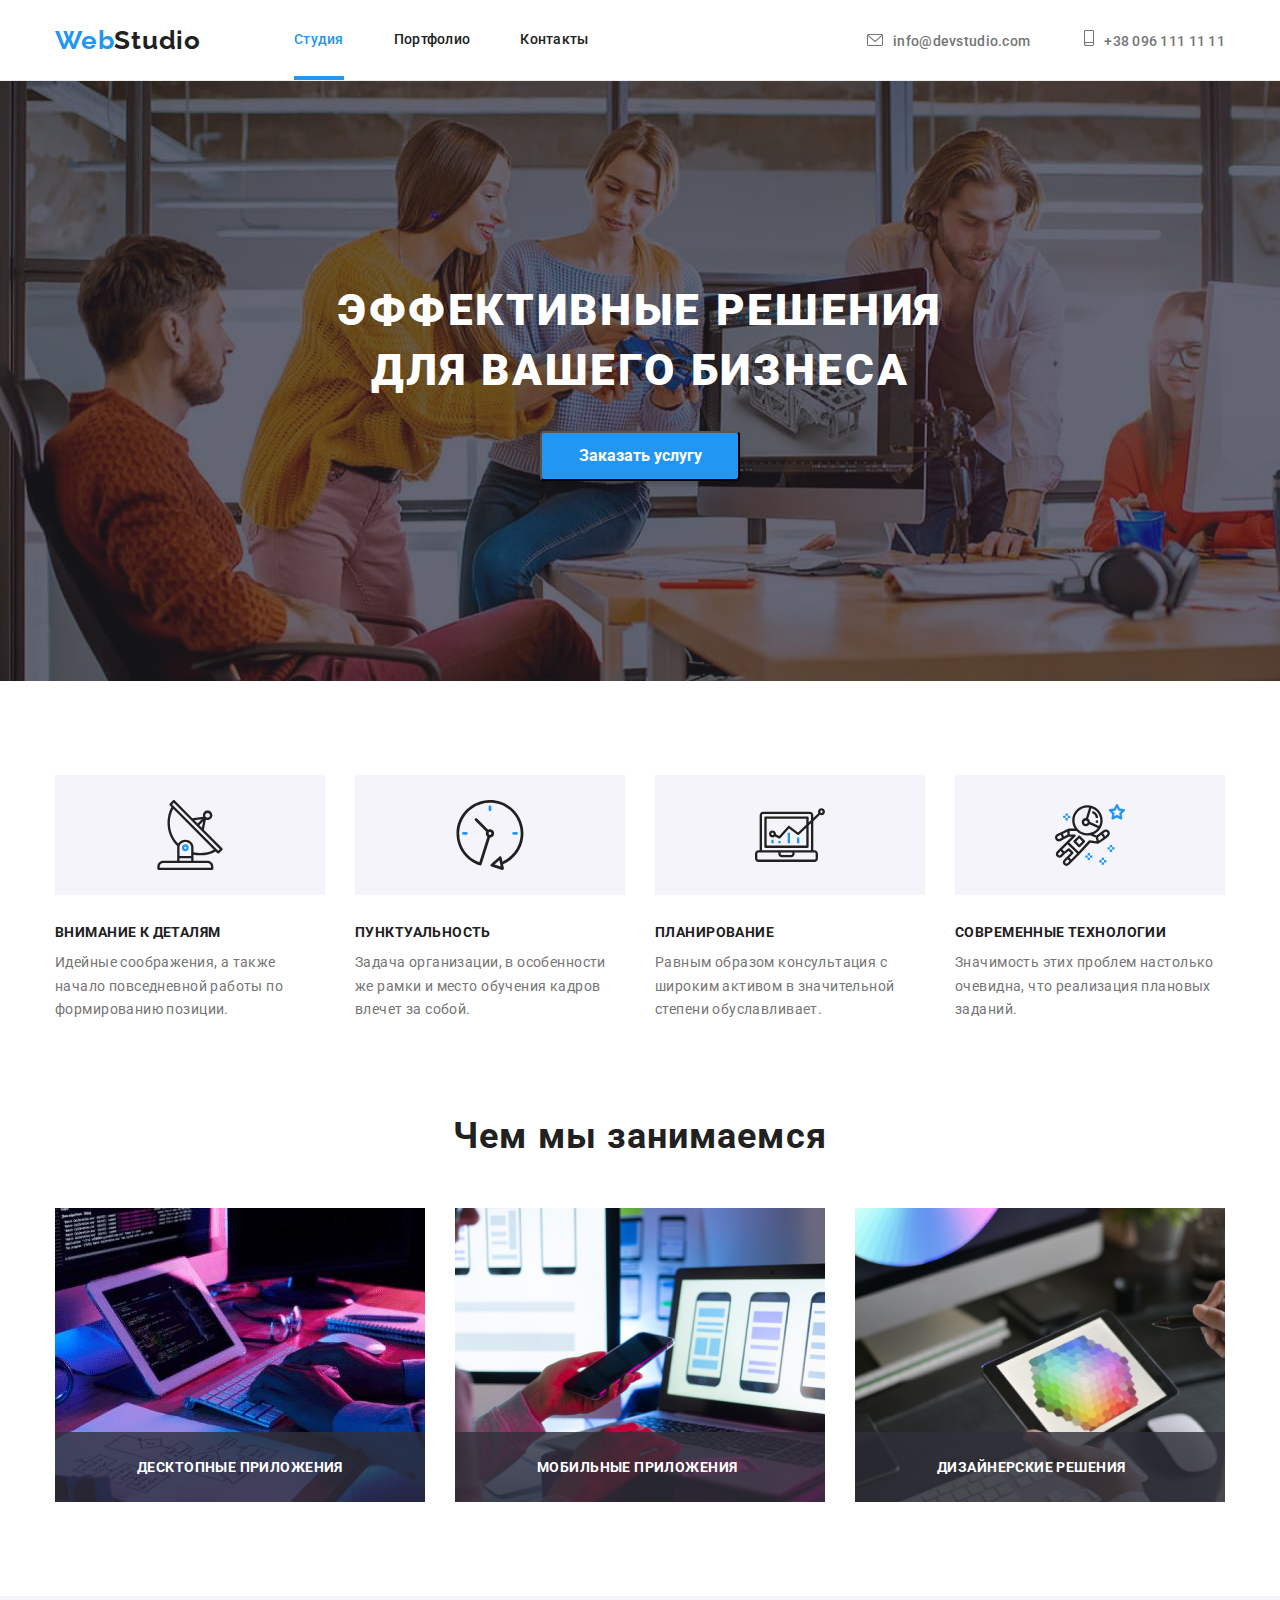
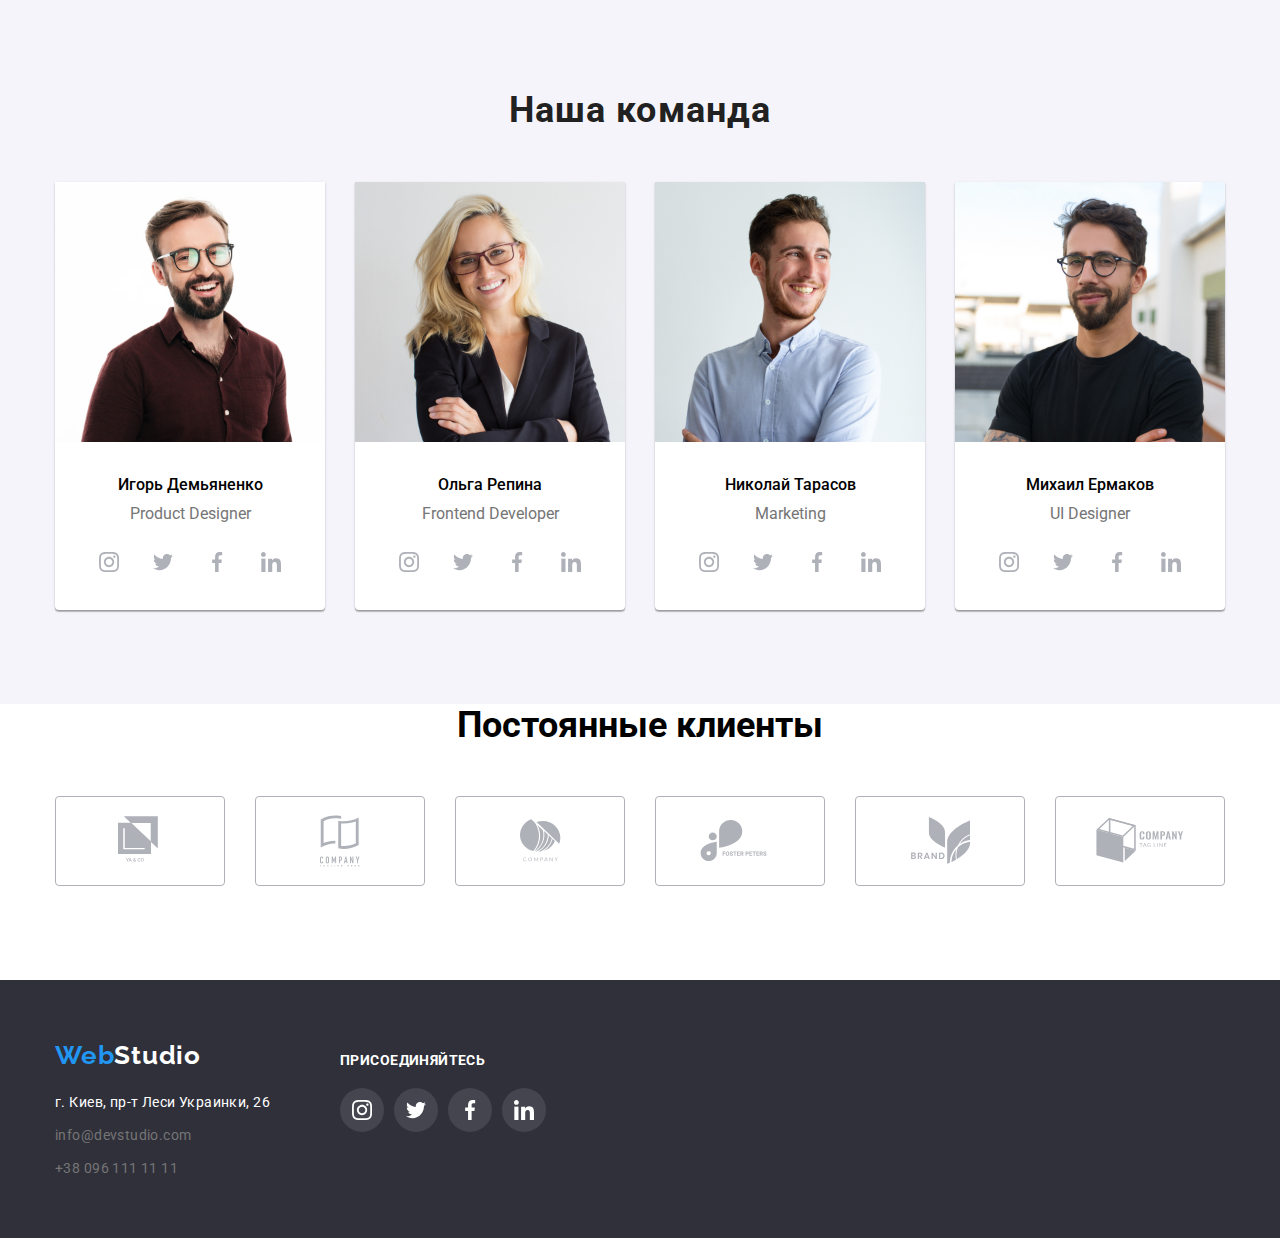
==== commit 90c1c99a: "finish" ====
--- a/index.html
+++ b/index.html
@@ -16,12 +16,12 @@
         <!-- Шапка сайта -->
     <header class="header">
         <div class="container-header">
-        <nav class="site-nav" tabindex="0">
+        <nav class="site-nav" >
             <a class="logo-a" href="#" tabindex="0"> <span class="logo">Web</span>Studio </a>
             <ul class="logo-a-list" > 
-                <li class="logo-a-list-item"> <a href="#"> <span class="studio" tabindex="0">Студия</span></a></li>
-                <li class="logo-a-list-item"> <a href="./portfolio.html" tabindex="0"> <span class="text-portfolio">Портфолио</span></a> </li>
-                <li class="logo-a-list-item"> <a href="#" tabindex="0">Контакты</a> </li>
+                <li class="logo-a-list-item"> <a class="logo-a-list-link" href="#"> <span class="studio" >Студия</span></a></li>
+                <li class="logo-a-list-item"> <a class="logo-a-list-link" href="./portfolio.html" > <span class="text-portfolio">Портфолио</span></a> </li>
+                <li class="logo-a-list-item"> <a class="logo-a-list-link" href="#" >Контакты</a> </li>
             </ul>
         </nav>
         <address class="header-contact">
--- a/css/styles.css
+++ b/css/styles.css
@@ -49,21 +49,44 @@
 .adress-mail:hover,
 .adress-mail:focus {
   color: var(--dedicated-text-color);
+  transition: 250ms cubic-bezier(0.4, 0, 0.2, 1);
 }
 .adress-mail:hover .header-contact-svg,
 .adress-mail:focus .header-contact-svg {
   fill: var(--dedicated-text-color);
+  transition: 250ms cubic-bezier(0.4, 0, 0.2, 1);
 }
 
 .button:hover,
 .button:focus {
   background: #2196f3;
+  transition: 250ms cubic-bezier(0.4, 0, 0.2, 1);
 }
 .portfolio {
   color: var(--dedicated-text-color);
 }
+.portfolio::after {
+  content: '';
+  position: absolute;
+  display: inline-block;
+  width: 100%;
+  height: 4px;
+  background-color: #2196f3;
+  bottom: 0;
+  left: 0;
+}
 .studio {
   color: var(--dedicated-text-color);
+}
+.studio::after {
+  content: '';
+  position: absolute;
+  display: inline-block;
+  width: 100%;
+  height: 4px;
+  background-color: #2196f3;
+  bottom: 0;
+  left: 0;
 }
 
 /* Стили для СТУДИЯ */
@@ -76,14 +99,28 @@
   display: flex;
 }
 header {
-  padding-top: 24px;
-  padding-bottom: 25px;
   border-bottom: 1px solid#ececec;
 
   background-color: var(--heroandadress-text-color);
 }
 .logo {
   color: var(--dedicated-text-color);
+}
+.logo-a-list-link {
+  position: relative;
+  display: inline-block;
+  padding-top: 32px;
+  padding-bottom: 32px;
+}
+.logo-a-list-link:hover,
+.logo-a-list-link:focus {
+  color: var(--dedicated-text-color);
+  transition: 250ms cubic-bezier(0.4, 0, 0.2, 1);
+}
+.logo-a:hover,
+.logo-a:focus {
+  color: var(--dedicated-text-color);
+  transition: 250ms cubic-bezier(0.4, 0, 0.2, 1);
 }
 .logo-a {
   font-family: var(--second-font);
@@ -106,10 +143,6 @@
 .logo-a-list-item:not(:last-child) {
   margin-right: 50px;
 }
-.site-nav:hover,
-.site-nav:focus {
-  color: #2196f3;
-}
 .site-nav {
   display: flex;
   align-items: center;
@@ -120,10 +153,12 @@
 .header-contact-tel:hover,
 .header-contact-tel:focus {
   color: var(--dedicated-text-color);
+  transition: 250ms cubic-bezier(0.4, 0, 0.2, 1);
 }
 .header-contact-tel:hover .header-contact-tel-svg,
 .header-contact-tel:focus .header-contact-tel-svg {
   fill: var(--dedicated-text-color);
+  transition: 250ms cubic-bezier(0.4, 0, 0.2, 1);
 }
 .header-contact {
   margin-left: auto;
@@ -220,6 +255,7 @@
 .button span:hover,
 .button span:focus {
   color: #ffffff;
+  transition: 250ms cubic-bezier(0.4, 0, 0.2, 1);
 }
 /* МОДАЛКА */
 .backdrop {
@@ -229,6 +265,8 @@
   width: 100%;
   height: 100%;
   background: rgba(0, 0, 0, 0.2);
+  z-index: 1;
+  transition: 250ms cubic-bezier(0.4, 0, 0.2, 1);
 }
 .backdrop.is-hidden {
   opacity: 0;
@@ -240,6 +278,7 @@
   top: 50%;
   left: 50%;
   transform: translate(-50%, -50%);
+
   width: 528px;
   height: 581px;
   background-color: #ffffff;
@@ -428,14 +467,17 @@
 
 .team-list-link-li:focus {
   background-color: #2196f3;
+  transition: 250ms cubic-bezier(0.4, 0, 0.2, 1);
 }
 .team-list-link-item:hover,
 .team-list-link-item:focus {
   background-color: #2196f3;
+  transition: 250ms cubic-bezier(0.4, 0, 0.2, 1);
 }
 .team-list-link-item:hover .team-list-link-svg,
 .team-list-link-item:focus .team-list-link-svg {
   fill: #ffffff;
+  transition: 250ms cubic-bezier(0.4, 0, 0.2, 1);
 }
 .team-list-link-svg {
   width: 20px;
@@ -475,10 +517,12 @@
 .clients-link:focus {
   border: 1px solid #2196f3;
   border-radius: 4px;
+  transition: 250ms cubic-bezier(0.4, 0, 0.2, 1);
 }
 .clients-link:hover .clients-svg,
 .clients-link:focus .clients-svg {
   fill: #2196f3;
+  transition: 250ms cubic-bezier(0.4, 0, 0.2, 1);
 }
 /* Подвал */
 .footer {
@@ -558,11 +602,12 @@
 .recconect-list-link:hover,
 .recconect-list-link:focus {
   background-color: #2196f3;
+  transition: 250ms cubic-bezier(0.4, 0, 0.2, 1);
 }
 /* страница ПОРТФОЛИО */
 /* Шапка Header */
 .header-portfolio {
-  margin-bottom: 90px;
+  margin-bottom: 64px;
 }
 /* Мейн секция */
 
@@ -606,10 +651,12 @@
 .work-button:focus {
   background-color: var(--dedicated-text-color);
   box-shadow: 0px 4px 4px rgba(0, 0, 0, 0.25);
+  transition: 250ms cubic-bezier(0.4, 0, 0.2, 1);
 }
 .work-button:hover .work-button-text,
 .work-button:focus .work-button-text {
   color: #ffffff;
+  transition: 250ms cubic-bezier(0.4, 0, 0.2, 1);
 }
 
 .work-button-text {
@@ -629,9 +676,13 @@
   width: 370px;
   border: 1px solid #eeeeee;
 }
-.work-list-item:hover,
-.work-list-item:focus {
+.work-list-link {
+  display: inline-block;
+}
+.work-list-link:hover,
+.work-list-link:focus {
   box-shadow: 0px 4px 4px rgba(0, 0, 0, 0.25);
+  transition: 250ms cubic-bezier(0.4, 0, 0.2, 1);
 }
 .work-list-item:nth-child(3n) {
   margin-right: 0;
@@ -639,3 +690,30 @@
 .text-container {
   margin: 20px 24px;
 }
+.work-thumb {
+  position: relative;
+  width: 370px;
+  height: 294px;
+  overflow: hidden;
+}
+
+.work-thumb-title {
+  position: absolute;
+  width: 100%;
+  height: 100%;
+  transform: translateY(100%);
+  transition: 250ms cubic-bezier(0.4, 0, 0.2, 1);
+  background: rgba(33, 150, 243, 0.9);
+  padding: 63px 24px;
+  font-family: Roboto;
+  font-style: normal;
+  font-weight: normal;
+  font-size: 18px;
+  line-height: 28px;
+  letter-spacing: 0.03em;
+  color: #ffffff;
+}
+.work-list-link:hover .work-thumb-title,
+.work-list-link:focus .work-thumb-title {
+  transform: translateY(0%);
+}
